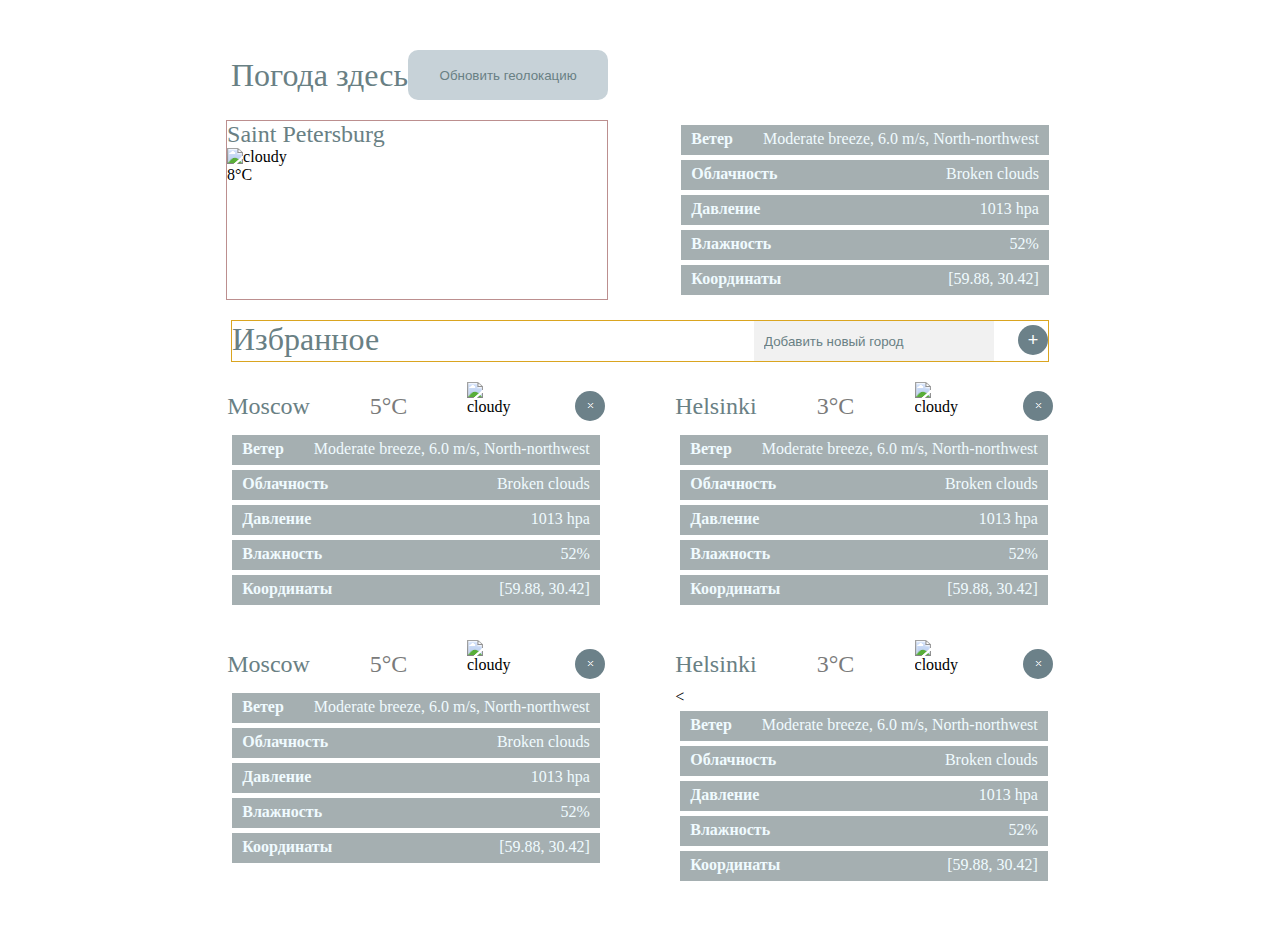
==== index.html @ 979ff686 "fix typical issues" ====
<!DOCTYPE html>
<html lang="en">
<head>
    <meta charset="UTF-8">
    <title>Погода</title>
    <link rel="stylesheet" href="css/main.css" type="text/css">
</head>
<body>
<header>
    <h1>Погода здесь</h1>
    <button class="update-button">Обновить геолокацию</button>
</header>
<main>
    <div class="favorites-cities">
        <div class="current-city">
            <h2>Saint Petersburg</h2>
            <img src="images/icon-clouds.png" alt="cloudy">
            <p>8&degC</p>
        </div>
        <ul class="weather-data">
            <li><b>Ветер</b> Moderate breeze, 6.0 m/s, North-northwest</li>
            <li><b>Облачность</b> Broken clouds</li>
            <li><b>Давление</b> 1013 hpa</li>
            <li><b>Влажность</b> 52%</li>
            <li><b>Координаты</b> [59.88, 30.42]</li>
        </ul>
    </div>


    <div class="favorites-header">
        <h1>Избранное</h1>
        <div class="new-city">
            <input type="text" value="Добавить новый город">
            <button>+</button>
        </div>

    </div>

    <ul class="favorites-cities">
        <li>
            <div class="city">
                <h2>Moscow</h2>
                <p>5&degC</p>
                <img src="images/icon-clouds.png" width="48" height="48" alt="cloudy">
                <button>&#65794</button>
            </div>
            <ul class="weather-data">
                <li><b>Ветер</b> Moderate breeze, 6.0 m/s, North-northwest</li>
                <li><b>Облачность</b> Broken clouds</li>
                <li><b>Давление</b> 1013 hpa</li>
                <li><b>Влажность</b> 52%</li>
                <li><b>Координаты</b> [59.88, 30.42]</li>
            </ul>
        </li>
        <li>
            <div class="city">
                <h2>Helsinki</h2>
                <p>3&degC</p>
                <img src="images/icon-clouds.png" width="48" height="48" alt="cloudy">
                <button>&#65794</button>
            </div>
            <ul class="weather-data">
                <li><b>Ветер</b> Moderate breeze, 6.0 m/s, North-northwest</li>
                <li><b>Облачность</b> Broken clouds</li>
                <li><b>Давление</b> 1013 hpa</li>
                <li><b>Влажность</b> 52%</li>
                <li><b>Координаты</b> [59.88, 30.42]</li>
            </ul>
        </li>
        <li>
            <div class="city">
                <h2>Moscow</h2>
                <p>5&degC</p>
                <img src="images/icon-clouds.png" width="48" height="48" alt="cloudy">
                <button>&#65794</button>
            </div>
            <ul class="weather-data">
                <li><b>Ветер</b> Moderate breeze, 6.0 m/s, North-northwest</li>
                <li><b>Облачность</b> Broken clouds</li>
                <li><b>Давление</b> 1013 hpa</li>
                <li><b>Влажность</b> 52%</li>
                <li><b>Координаты</b> [59.88, 30.42]</li>
            </ul>
        </li>
        <li>
            <div class="city">
                <h2>Helsinki</h2>
                <p>3&degC</p>
                <img src="images/icon-clouds.png" width="48" height="48" alt="cloudy">
                <button>&#65794</button>
            </div>
            <<ul class="weather-data">
            <li><b>Ветер</b> Moderate breeze, 6.0 m/s, North-northwest</li>
            <li><b>Облачность</b> Broken clouds</li>
            <li><b>Давление</b> 1013 hpa</li>
            <li><b>Влажность</b> 52%</li>
            <li><b>Координаты</b> [59.88, 30.42]</li>
        </ul>
        </li>
    </ul>

<!--    <div class="favorites-cities">-->
<!--        <div class="city-weather">-->
<!--            <div class="city">-->
<!--                <h2>Moscow</h2>-->
<!--                <p>5&degC</p>-->
<!--                <img src="images/icon-clouds.png" width="48" height="48" alt="cloudy">-->
<!--                <button>&#65794</button>-->
<!--            </div>-->
<!--            <div class="weather-data">-->
<!--                <p><span class="bold">Ветер</span> Moderate breeze, 6.0 m/s, North-northwest-->
<!--                </p>-->
<!--                <p><span class="bold">Облачность</span> Broken clouds</p>-->
<!--                <p><span class="bold">Давление</span> 1013 hpa</p>-->
<!--                <p><span class="bold">Влажность</span> 52%</p>-->
<!--                <p><span class="bold">Координаты</span> [59.88, 30.42]</p>-->
<!--            </div>-->
<!--        </div>-->

<!--        <div class="city-weather">-->
<!--            <div class="city">-->
<!--                <h2>Helsinki</h2>-->
<!--                <p>3&degC</p>-->
<!--                <img src="images/icon-clouds.png" width="48" height="48" alt="cloudy">-->
<!--                <button>&#65794</button>-->
<!--            </div>-->
<!--            <div class="weather-data">-->
<!--                <p><span class="bold">Ветер</span> Moderate breeze, 6.0 m/s, North-northwest-->
<!--                </p>-->
<!--                <p><span class="bold">Облачность</span> Broken clouds</p>-->
<!--                <p><span class="bold">Давление</span> 1013 hpa</p>-->
<!--                <p><span class="bold">Влажность</span> 52%</p>-->
<!--                <p><span class="bold">Координаты</span> [59.88, 30.42]</p>-->
<!--            </div>-->
<!--        </div>-->

<!--        <div class="city-weather">-->
<!--            <div class="city">-->
<!--                <h2>Moscow</h2>-->
<!--                <p>5&degC</p>-->
<!--                <img src="images/icon-clouds.png" width="48" height="48" alt="cloudy">-->
<!--                <button>&#65794</button>-->
<!--            </div>-->
<!--            <div class="weather-data">-->
<!--                <p><span class="bold">Ветер</span> Moderate breeze, 6.0 m/s, North-northwest-->
<!--                </p>-->
<!--                <p><span class="bold">Облачность</span> Broken clouds</p>-->
<!--                <p><span class="bold">Давление</span> 1013 hpa</p>-->
<!--                <p><span class="bold">Влажность</span> 52%</p>-->
<!--                <p><span class="bold">Координаты</span> [59.88, 30.42]</p>-->
<!--            </div>-->
<!--        </div>-->

<!--        <div class="city-weather">-->
<!--            <div class="city">-->
<!--                <h2>Helsinki</h2>-->
<!--                <p>3&degC</p>-->
<!--                <img src="images/icon-clouds.png" width="48" height="48" alt="cloudy">-->
<!--                <button>&#65794</button>-->
<!--            </div>-->
<!--            <div class="weather-data">-->
<!--                <p><span class="bold">Ветер</span> Moderate breeze, 6.0 m/s, North-northwest-->
<!--                </p>-->
<!--                <p><span class="bold">Облачность</span> Broken clouds</p>-->
<!--                <p><span class="bold">Давление</span> 1013 hpa</p>-->
<!--                <p><span class="bold">Влажность</span> 52%</p>-->
<!--                <p><span class="bold">Координаты</span> [59.88, 30.42]</p>-->
<!--            </div>-->
<!--        </div>-->
<!--    </div>-->


</main>

<footer>

</footer>
</body>
</html>
---- css/main.css ----
body, html{
    width: 100%;
    height: auto;
    font-family: "Times New Roman", serif;
    margin-left: auto;
    margin-right: auto;
}

body {
    width: 70%;
    padding: 30px;

    /*border: 1px solid coral;*/
}

* {
    margin: 0;
    padding: 0;
    outline: none;
}

header {
    display: flex;
    /*flex-direction: row;*/
    justify-content: normal;
    align-items: center;
    margin: 20px 39px 20px 39px;
    /*border: 1px solid brown;*/
}

h1 {
    color: #698084;
    /*display: inline-block;*/
    font-weight: normal;
}

.update-button {
    display: inline-block;
    background-color: #C7D2D8;
    color: #698084;
    border: none;
    border-radius: 10px;
    width: 200px;
    height: 50px;
    text-decoration: none;
    position: relative;
}

.update-button:hover {
    background-color: #A5AFB1;
    cursor: pointer;
}

main h2 {
    color: #698084;
    font-weight: inherit;
}

.weather-data li{
    list-style-type: none;
    font-weight: lighter;
    color: #F0FBFF;
    background-color: #A5AFB1;
    height: 20px;
    margin: 5px;
    padding: 5px 10px 5px 10px;
    vertical-align: center;
    text-align: right;
    /*border: 1px solid blueviolet;*/
}

.weather-data .bold {
    font-weight: bold;
    float: left;
    margin-right: 30px;
}

.weather-data b {
    font-weight: bold;
    float: left;
    margin-right: 30px;
}

.current-city {
    width: 380px;

    border: 1px solid rosybrown;
}

.favorites-header {
    display: flex;
    flex-wrap: wrap;
    justify-content: space-between;
    margin: 20px 39px 20px 39px;

    border: 1px solid goldenrod;
}

.new-city {
    /*border: 1px solid cornflowerblue;*/
}

.favorites-header input {
    padding: 10px;
    color: #698084;
    width: 220px;
    height: 20px;
    border: none;
    background-color: #F1F1F1;
    margin-right: 20px;
}

.favorites-header button{
    color: white;
    font-size: 18px;
    text-align: center;
    vertical-align: center;
    width: 30px;
    height: 30px;
    background-color: #6C8189;
    border-radius: 100%;
    border: none;
}

.favorites-header button:hover {
    background-color: #A5AFB1;
    cursor: pointer;
}

.city {
    display: flex;
    justify-content: space-between;
    align-items: center;

    /*border: 1px solid cornflowerblue;*/
}

.city p {
    color: #7A7A7A;
    font-size: 24px;
}

.city button {
    color: white;
    font-size: 16px;
    text-align: center;
    vertical-align: center;
    width: 30px;
    height: 30px;
    background-color: #6C8189;
    border-radius: 100%;
    border: none;
}

.city button:hover {
    background-color: #A5AFB1;
    cursor: pointer;
}

.favorites-cities > li {
    list-style-type: none;
    margin-bottom: 30px;
    /*border: 1px solid red;*/
}

.favorites-cities {
    display: flex;
    flex-wrap: wrap;
    justify-content: space-around;
    align-content: space-around;
}
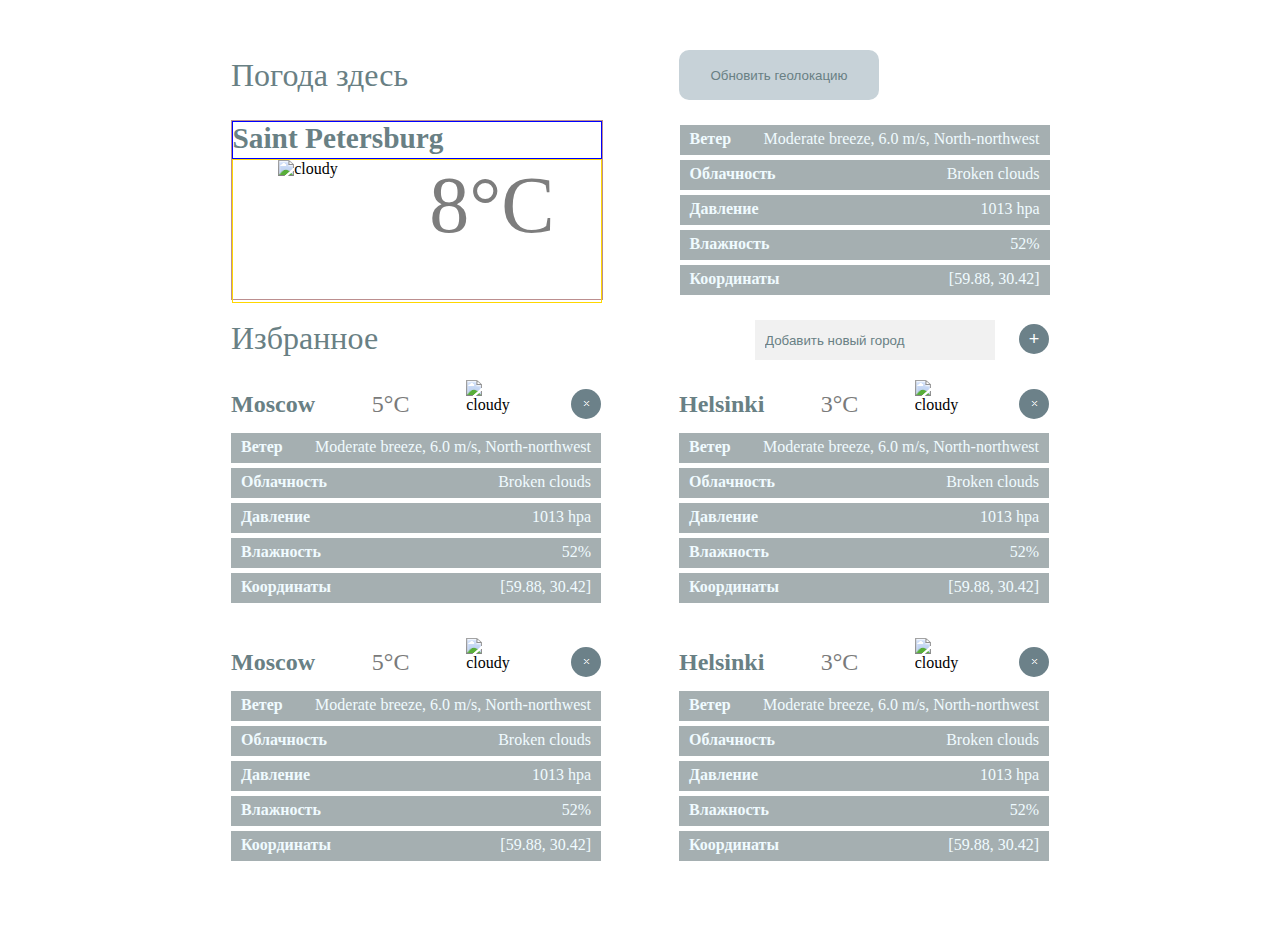
==== commit 4b7aad5b: "fix align" ====
--- a/index.html
+++ b/index.html
@@ -8,14 +8,16 @@
 <body>
 <header>
     <h1>Погода здесь</h1>
-    <button class="update-button">Обновить геолокацию</button>
+    <div class="update"><button class="update-button">Обновить геолокацию</button></div>
 </header>
 <main>
     <div class="favorites-cities">
         <div class="current-city">
             <h2>Saint Petersburg</h2>
-            <img src="images/icon-clouds.png" alt="cloudy">
-            <p>8&degC</p>
+            <ul>
+                <li><img src="images/icon-clouds.png" alt="cloudy"></li>
+                <li><span class="current-temp">8&degC</span></li>
+            </ul>
         </div>
         <ul class="weather-data">
             <li><b>Ветер</b> Moderate breeze, 6.0 m/s, North-northwest</li>
@@ -39,7 +41,7 @@
     <ul class="favorites-cities">
         <li>
             <div class="city">
-                <h2>Moscow</h2>
+                <h3>Moscow</h3>
                 <p>5&degC</p>
                 <img src="images/icon-clouds.png" width="48" height="48" alt="cloudy">
                 <button>&#65794</button>
@@ -54,7 +56,7 @@
         </li>
         <li>
             <div class="city">
-                <h2>Helsinki</h2>
+                <h3>Helsinki</h3>
                 <p>3&degC</p>
                 <img src="images/icon-clouds.png" width="48" height="48" alt="cloudy">
                 <button>&#65794</button>
@@ -69,7 +71,7 @@
         </li>
         <li>
             <div class="city">
-                <h2>Moscow</h2>
+                <h3>Moscow</h3>
                 <p>5&degC</p>
                 <img src="images/icon-clouds.png" width="48" height="48" alt="cloudy">
                 <button>&#65794</button>
@@ -84,12 +86,12 @@
         </li>
         <li>
             <div class="city">
-                <h2>Helsinki</h2>
+                <h3>Helsinki</h3>
                 <p>3&degC</p>
                 <img src="images/icon-clouds.png" width="48" height="48" alt="cloudy">
                 <button>&#65794</button>
             </div>
-            <<ul class="weather-data">
+            <ul class="weather-data">
             <li><b>Ветер</b> Moderate breeze, 6.0 m/s, North-northwest</li>
             <li><b>Облачность</b> Broken clouds</li>
             <li><b>Давление</b> 1013 hpa</li>
--- a/css/main.css
+++ b/css/main.css
@@ -21,10 +21,12 @@
 
 header {
     display: flex;
+    flex-wrap: wrap;
     /*flex-direction: row;*/
-    justify-content: normal;
+    justify-content: space-around;
     align-items: center;
-    margin: 20px 39px 20px 39px;
+    margin: 20px 0 20px 0;
+
     /*border: 1px solid brown;*/
 }
 
@@ -32,6 +34,24 @@
     color: #698084;
     /*display: inline-block;*/
     font-weight: normal;
+
+    /*border: 1px solid burlywood;*/
+    width: 370px;
+    margin: 0 10px 0 10px;
+}
+
+
+
+h3 {
+    color: #698084;
+    font-weight: 600;
+    font-size: 18pt;
+}
+
+.update {
+    /*border: 1px solid rosybrown;*/
+    width: 370px;
+    margin: 0 10px 0 10px;
 }
 
 .update-button {
@@ -51,9 +71,10 @@
     cursor: pointer;
 }
 
-main h2 {
-    color: #698084;
-    font-weight: inherit;
+.weather-data {
+    width: 370px;
+
+    /*border: 1px solid olivedrab;*/
 }
 
 .weather-data li{
@@ -62,11 +83,10 @@
     color: #F0FBFF;
     background-color: #A5AFB1;
     height: 20px;
-    margin: 5px;
+    margin: 5px 0 5px 0;
     padding: 5px 10px 5px 10px;
     vertical-align: center;
     text-align: right;
-    /*border: 1px solid blueviolet;*/
 }
 
 .weather-data .bold {
@@ -81,22 +101,20 @@
     margin-right: 30px;
 }
 
-.current-city {
-    width: 380px;
-
-    border: 1px solid rosybrown;
-}
-
 .favorites-header {
     display: flex;
     flex-wrap: wrap;
-    justify-content: space-between;
-    margin: 20px 39px 20px 39px;
-
-    border: 1px solid goldenrod;
+    justify-content: space-around;
+    margin: 20px 0 20px 0;
+
+    /*border: 1px solid goldenrod;*/
 }
 
 .new-city {
+    text-align: right;
+    width: 370px;
+    margin: 0 10px 0 10px;
+
     /*border: 1px solid cornflowerblue;*/
 }
 
@@ -159,7 +177,9 @@
 
 .favorites-cities > li {
     list-style-type: none;
-    margin-bottom: 30px;
+    margin: 0 10px 30px 10px;
+    width: 370px;
+
     /*border: 1px solid red;*/
 }
 
@@ -168,5 +188,45 @@
     flex-wrap: wrap;
     justify-content: space-around;
     align-content: space-around;
-}
-
+
+    /*border: 1px solid brown;*/
+}
+
+.current-city {
+    width: 370px;
+    margin: 0 10px 0 10px;
+
+    border: 1px solid rosybrown;
+}
+
+h2 {
+    color: #698084;
+    font-weight: 600;
+    font-size: 22pt;
+    height: 20%;
+
+    border: 1px solid blue;
+}
+
+.current-city ul{
+    display: flex;
+    height: 80%;
+    list-style-type: none;
+    justify-content: space-around;
+
+    border: 1px solid gold;
+}
+
+.current-city img {
+    align-self: flex-end;
+}
+
+.current-temp {
+    align-self: flex-end;
+    font-size: 60pt;
+    color: #7D7D7D;
+}
+
+.current-city + .weather-data {
+    margin: 0 10px 0 10px;
+}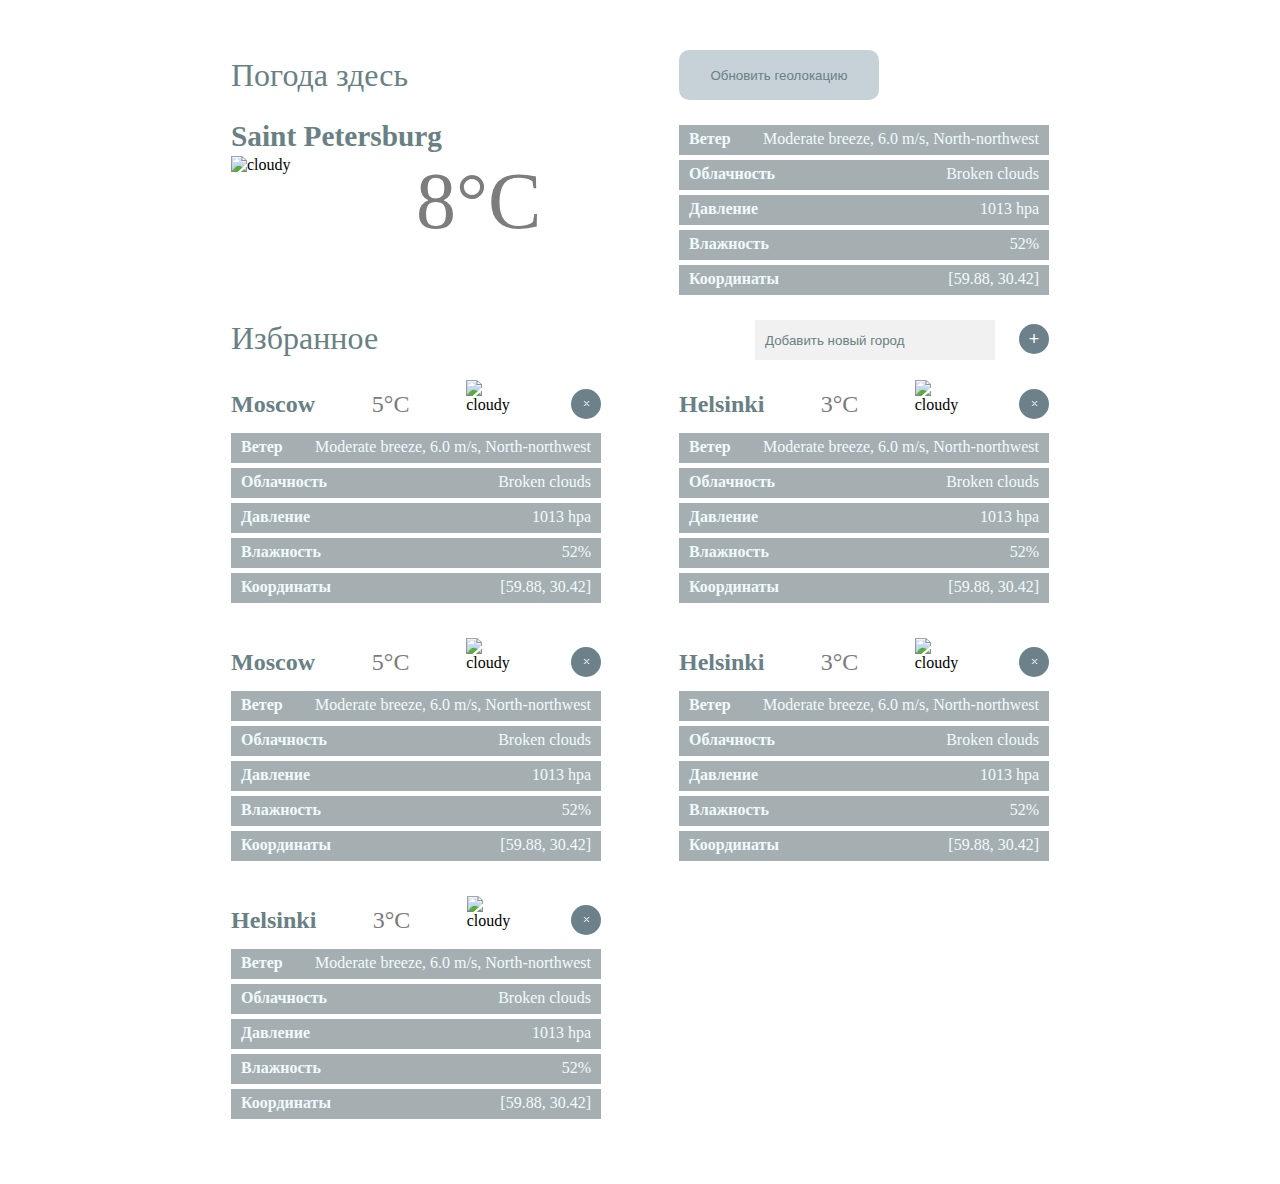
==== commit 655defbd: "Merge pull request #4 from Emidiant/master" ====
--- a/index.html
+++ b/index.html
@@ -11,22 +11,24 @@
     <div class="update"><button class="update-button">Обновить геолокацию</button></div>
 </header>
 <main>
-    <div class="favorites-cities">
-        <div class="current-city">
+    <ul class="current-city-data">
+        <li class="current-city">
             <h2>Saint Petersburg</h2>
             <ul>
                 <li><img src="images/icon-clouds.png" alt="cloudy"></li>
                 <li><span class="current-temp">8&degC</span></li>
             </ul>
-        </div>
-        <ul class="weather-data">
-            <li><b>Ветер</b> Moderate breeze, 6.0 m/s, North-northwest</li>
-            <li><b>Облачность</b> Broken clouds</li>
-            <li><b>Давление</b> 1013 hpa</li>
-            <li><b>Влажность</b> 52%</li>
-            <li><b>Координаты</b> [59.88, 30.42]</li>
-        </ul>
-    </div>
+        </li>
+        <li class="current-city-li">
+            <ul class="current-weather-data">
+                <li><b>Ветер</b> Moderate breeze, 6.0 m/s, North-northwest</li>
+                <li><b>Облачность</b> Broken clouds</li>
+                <li><b>Давление</b> 1013 hpa</li>
+                <li><b>Влажность</b> 52%</li>
+                <li><b>Координаты</b> [59.88, 30.42]</li>
+            </ul>
+        </li>
+    </ul>
 
 
     <div class="favorites-header">
@@ -99,79 +101,23 @@
             <li><b>Координаты</b> [59.88, 30.42]</li>
         </ul>
         </li>
+        <li>
+            <div class="city">
+                <h3>Helsinki</h3>
+                <p>3&degC</p>
+                <img src="images/icon-clouds.png" width="48" height="48" alt="cloudy">
+                <button>&#65794</button>
+            </div>
+            <ul class="weather-data">
+                <li><b>Ветер</b> Moderate breeze, 6.0 m/s, North-northwest</li>
+                <li><b>Облачность</b> Broken clouds</li>
+                <li><b>Давление</b> 1013 hpa</li>
+                <li><b>Влажность</b> 52%</li>
+                <li><b>Координаты</b> [59.88, 30.42]</li>
+            </ul>
+        </li>
+        <li></li>
     </ul>
-
-<!--    <div class="favorites-cities">-->
-<!--        <div class="city-weather">-->
-<!--            <div class="city">-->
-<!--                <h2>Moscow</h2>-->
-<!--                <p>5&degC</p>-->
-<!--                <img src="images/icon-clouds.png" width="48" height="48" alt="cloudy">-->
-<!--                <button>&#65794</button>-->
-<!--            </div>-->
-<!--            <div class="weather-data">-->
-<!--                <p><span class="bold">Ветер</span> Moderate breeze, 6.0 m/s, North-northwest-->
-<!--                </p>-->
-<!--                <p><span class="bold">Облачность</span> Broken clouds</p>-->
-<!--                <p><span class="bold">Давление</span> 1013 hpa</p>-->
-<!--                <p><span class="bold">Влажность</span> 52%</p>-->
-<!--                <p><span class="bold">Координаты</span> [59.88, 30.42]</p>-->
-<!--            </div>-->
-<!--        </div>-->
-
-<!--        <div class="city-weather">-->
-<!--            <div class="city">-->
-<!--                <h2>Helsinki</h2>-->
-<!--                <p>3&degC</p>-->
-<!--                <img src="images/icon-clouds.png" width="48" height="48" alt="cloudy">-->
-<!--                <button>&#65794</button>-->
-<!--            </div>-->
-<!--            <div class="weather-data">-->
-<!--                <p><span class="bold">Ветер</span> Moderate breeze, 6.0 m/s, North-northwest-->
-<!--                </p>-->
-<!--                <p><span class="bold">Облачность</span> Broken clouds</p>-->
-<!--                <p><span class="bold">Давление</span> 1013 hpa</p>-->
-<!--                <p><span class="bold">Влажность</span> 52%</p>-->
-<!--                <p><span class="bold">Координаты</span> [59.88, 30.42]</p>-->
-<!--            </div>-->
-<!--        </div>-->
-
-<!--        <div class="city-weather">-->
-<!--            <div class="city">-->
-<!--                <h2>Moscow</h2>-->
-<!--                <p>5&degC</p>-->
-<!--                <img src="images/icon-clouds.png" width="48" height="48" alt="cloudy">-->
-<!--                <button>&#65794</button>-->
-<!--            </div>-->
-<!--            <div class="weather-data">-->
-<!--                <p><span class="bold">Ветер</span> Moderate breeze, 6.0 m/s, North-northwest-->
-<!--                </p>-->
-<!--                <p><span class="bold">Облачность</span> Broken clouds</p>-->
-<!--                <p><span class="bold">Давление</span> 1013 hpa</p>-->
-<!--                <p><span class="bold">Влажность</span> 52%</p>-->
-<!--                <p><span class="bold">Координаты</span> [59.88, 30.42]</p>-->
-<!--            </div>-->
-<!--        </div>-->
-
-<!--        <div class="city-weather">-->
-<!--            <div class="city">-->
-<!--                <h2>Helsinki</h2>-->
-<!--                <p>3&degC</p>-->
-<!--                <img src="images/icon-clouds.png" width="48" height="48" alt="cloudy">-->
-<!--                <button>&#65794</button>-->
-<!--            </div>-->
-<!--            <div class="weather-data">-->
-<!--                <p><span class="bold">Ветер</span> Moderate breeze, 6.0 m/s, North-northwest-->
-<!--                </p>-->
-<!--                <p><span class="bold">Облачность</span> Broken clouds</p>-->
-<!--                <p><span class="bold">Давление</span> 1013 hpa</p>-->
-<!--                <p><span class="bold">Влажность</span> 52%</p>-->
-<!--                <p><span class="bold">Координаты</span> [59.88, 30.42]</p>-->
-<!--            </div>-->
-<!--        </div>-->
-<!--    </div>-->
-
-
 </main>
 
 <footer>
--- a/css/main.css
+++ b/css/main.css
@@ -40,8 +40,6 @@
     margin: 0 10px 0 10px;
 }
 
-
-
 h3 {
     color: #698084;
     font-weight: 600;
@@ -71,11 +69,7 @@
     cursor: pointer;
 }
 
-.weather-data {
-    width: 370px;
-
-    /*border: 1px solid olivedrab;*/
-}
+
 
 .weather-data li{
     list-style-type: none;
@@ -87,12 +81,6 @@
     padding: 5px 10px 5px 10px;
     vertical-align: center;
     text-align: right;
-}
-
-.weather-data .bold {
-    font-weight: bold;
-    float: left;
-    margin-right: 30px;
 }
 
 .weather-data b {
@@ -192,11 +180,22 @@
     /*border: 1px solid brown;*/
 }
 
+.current-city-data {
+    list-style-type: none;
+    display: flex;
+    flex-wrap: wrap;
+    justify-content: space-around;
+    align-content: space-around;
+}
+
+.current-city-data li {
+    width: 370px;
+}
+
 .current-city {
-    width: 370px;
-    margin: 0 10px 0 10px;
-
-    border: 1px solid rosybrown;
+    margin: 0 10px 0 10px;
+
+    /*border: 1px darkblue;*/
 }
 
 h2 {
@@ -205,7 +204,7 @@
     font-size: 22pt;
     height: 20%;
 
-    border: 1px solid blue;
+    /*border: 1px solid blue;*/
 }
 
 .current-city ul{
@@ -214,7 +213,7 @@
     list-style-type: none;
     justify-content: space-around;
 
-    border: 1px solid gold;
+    /*border: 1px solid gold;*/
 }
 
 .current-city img {
@@ -227,6 +226,41 @@
     color: #7D7D7D;
 }
 
-.current-city + .weather-data {
-    margin: 0 10px 0 10px;
-}+.current-weather-data{
+    width: 370px;
+
+
+    /*border: 1px solid dodgerblue;*/
+}
+
+.current-weather-data li{
+    width: 350px;
+    list-style-type: none;
+    font-weight: lighter;
+    color: #F0FBFF;
+    background-color: #A5AFB1;
+    height: 20px;
+    margin: 5px 0 5px 0;
+    padding: 5px 10px 5px 10px;
+    vertical-align: center;
+    text-align: right;
+}
+
+.current-weather-data b {
+    font-weight: bold;
+    float: left;
+    margin-right: 30px;
+}
+
+.weather-data {
+    width: 370px;
+    /*border: 1px solid olivedrab;*/
+}
+
+.current-city-li {
+    margin: 0 10px 0 10px;
+}
+
+/*.favorites-cities li:last-child{*/
+/*    justify-content: space-evenly;*/
+/*}*/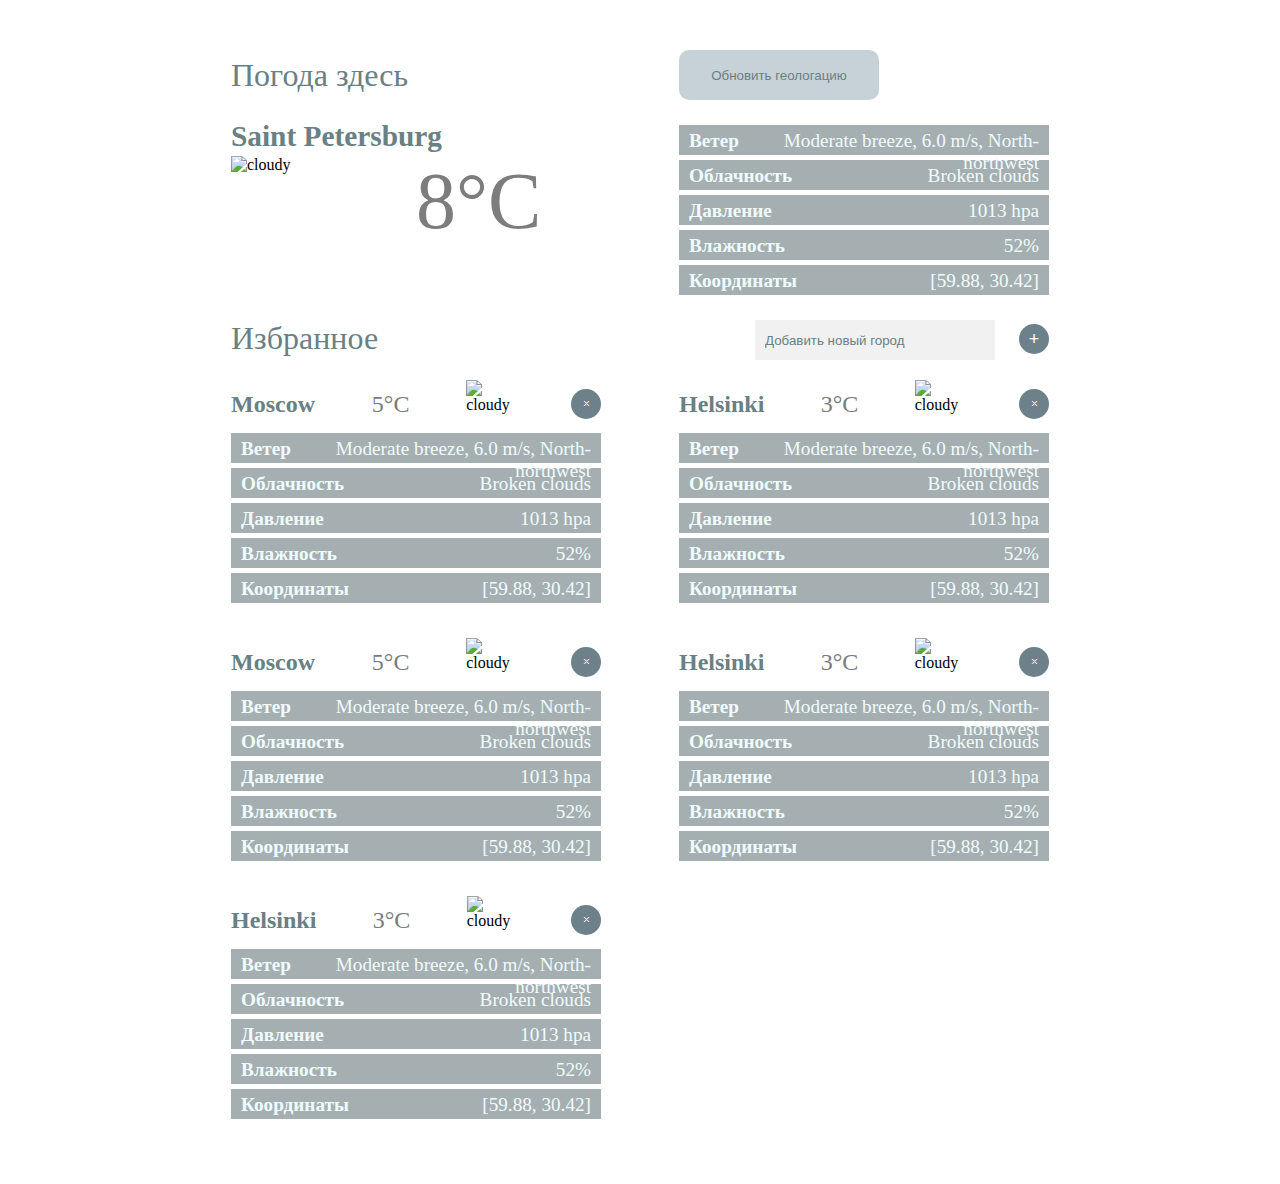
==== commit a3c6a601: "Merge pull request #6 from Emidiant/master" ====
--- a/index.html
+++ b/index.html
@@ -4,11 +4,13 @@
     <meta charset="UTF-8">
     <title>Погода</title>
     <link rel="stylesheet" href="css/main.css" type="text/css">
+    <link href="css/media-queries.css" rel="stylesheet" type="text/css">
+    <link rel="stylesheet" href="https://cdnjs.cloudflare.com/ajax/libs/font-awesome/4.7.0/css/font-awesome.min.css">
 </head>
 <body>
 <header>
     <h1>Погода здесь</h1>
-    <div class="update"><button class="update-button">Обновить геолокацию</button></div>
+    <div class="update"><button class="update-button"><span>Обновить геологацию</span></button></div>
 </header>
 <main>
     <ul class="current-city-data">
@@ -31,6 +33,7 @@
     </ul>
 
 
+
     <div class="favorites-header">
         <h1>Избранное</h1>
         <div class="new-city">
@@ -40,7 +43,7 @@
 
     </div>
 
-    <ul class="favorites-cities">
+    <ul class="favorites-cities" id="favorites">
         <li>
             <div class="city">
                 <h3>Moscow</h3>
@@ -116,8 +119,23 @@
                 <li><b>Координаты</b> [59.88, 30.42]</li>
             </ul>
         </li>
-        <li></li>
     </ul>
+
+    <script>
+        let ul = document.getElementById('favorites');
+        function getRowsCount() {
+            let count = ul.getElementsByTagName('li').length;
+            return count/6;
+        }
+        function liAppend(){
+            let li = document.createElement("li");
+            if (getRowsCount() % 2 != 0){
+                li.appendChild(document.createTextNode(""));
+                ul.appendChild(li);
+            }
+        }
+        liAppend()
+    </script>
 </main>
 
 <footer>
--- a/css/media-queries.css
+++ b/css/media-queries.css
@@ -0,0 +1,143 @@
+
+@media only screen and (min-width : 1160px) {
+    .current-weather-data li {
+        font-size: 1.2rem;
+    }
+    .weather-data li {
+        font-size: 1.2rem;
+    }
+}
+@media only screen and (max-width : 1160px) {
+    html, body{
+        width: 95%;
+        padding: 0;
+        margin-left: auto;
+        margin-right: auto;
+        /*width: 90%;*/
+
+        font-size: 30pt;
+    }
+
+
+    h1 {
+        width: 100%;
+    }
+
+    .update {
+        width: 100%;
+    }
+
+    .new-city {
+        width: 100%;
+        text-align: left;
+    }
+
+    .favorites-cities > li {
+        width: 100%;
+    }
+
+    .current-city-data li {
+        width: 100%;
+    }
+    .current-weather-data{
+        width: 100%;
+    }
+    .current-weather-data li {
+        font-size: 0.5rem;
+        width: 100%;
+        height: 70px;
+        margin-bottom: 20px;
+    }
+    .current-weather-data li b{
+        font-size: 1rem;
+        vertical-align: middle;
+    }
+
+    .weather-data li{
+        font-size: 0.5rem;
+        height: 70px;
+        margin-bottom: 20px;
+        vertical-align: middle;
+    }
+    .weather-data li b{
+        font-size: 1rem;
+        vertical-align: middle;
+    }
+
+    .weather-data {
+        width: 100%;
+    }
+
+    .city button,.favorites-header button {
+        width: 80px;
+        height: 80px;
+    }
+    .favorites-header input {
+        width: 85%;
+        height: 80px;
+    }
+
+    .current-city-data {
+        flex-direction: column;
+    }
+
+    .favorites-cities {
+        flex-direction: column;
+    }
+
+    .favorites-header h1{
+        margin-bottom: 10px;
+    }
+
+    .favorites-header {
+        flex-direction: column;
+        align-content: space-around;
+    }
+
+    header {
+        flex-wrap: nowrap;
+    }
+
+    .update {
+        width: 20%;
+        height: 100px;
+    }
+    .update-button{
+        width: 100px;
+        height: 100px;
+    }
+
+    .update-button i {
+        width: 100px;
+        height: 100px;
+    }
+
+    header h1 {
+        width: 80%;
+    }
+
+    .update-button span {
+        display: none;
+    }
+
+
+    .update-button {
+        background-image: url("../images/100.png");
+        padding-left : 32px;
+        padding-top : 10px;
+        padding-bottom : 10px;
+        background-repeat : no-repeat;
+        width: 100px;
+        height: 100px;
+    }
+
+    .current-city img {
+        width: 6rem;
+        height: 6rem;
+    }
+
+    .city img {
+        width: 3rem;
+        height: 3rem;
+    }
+}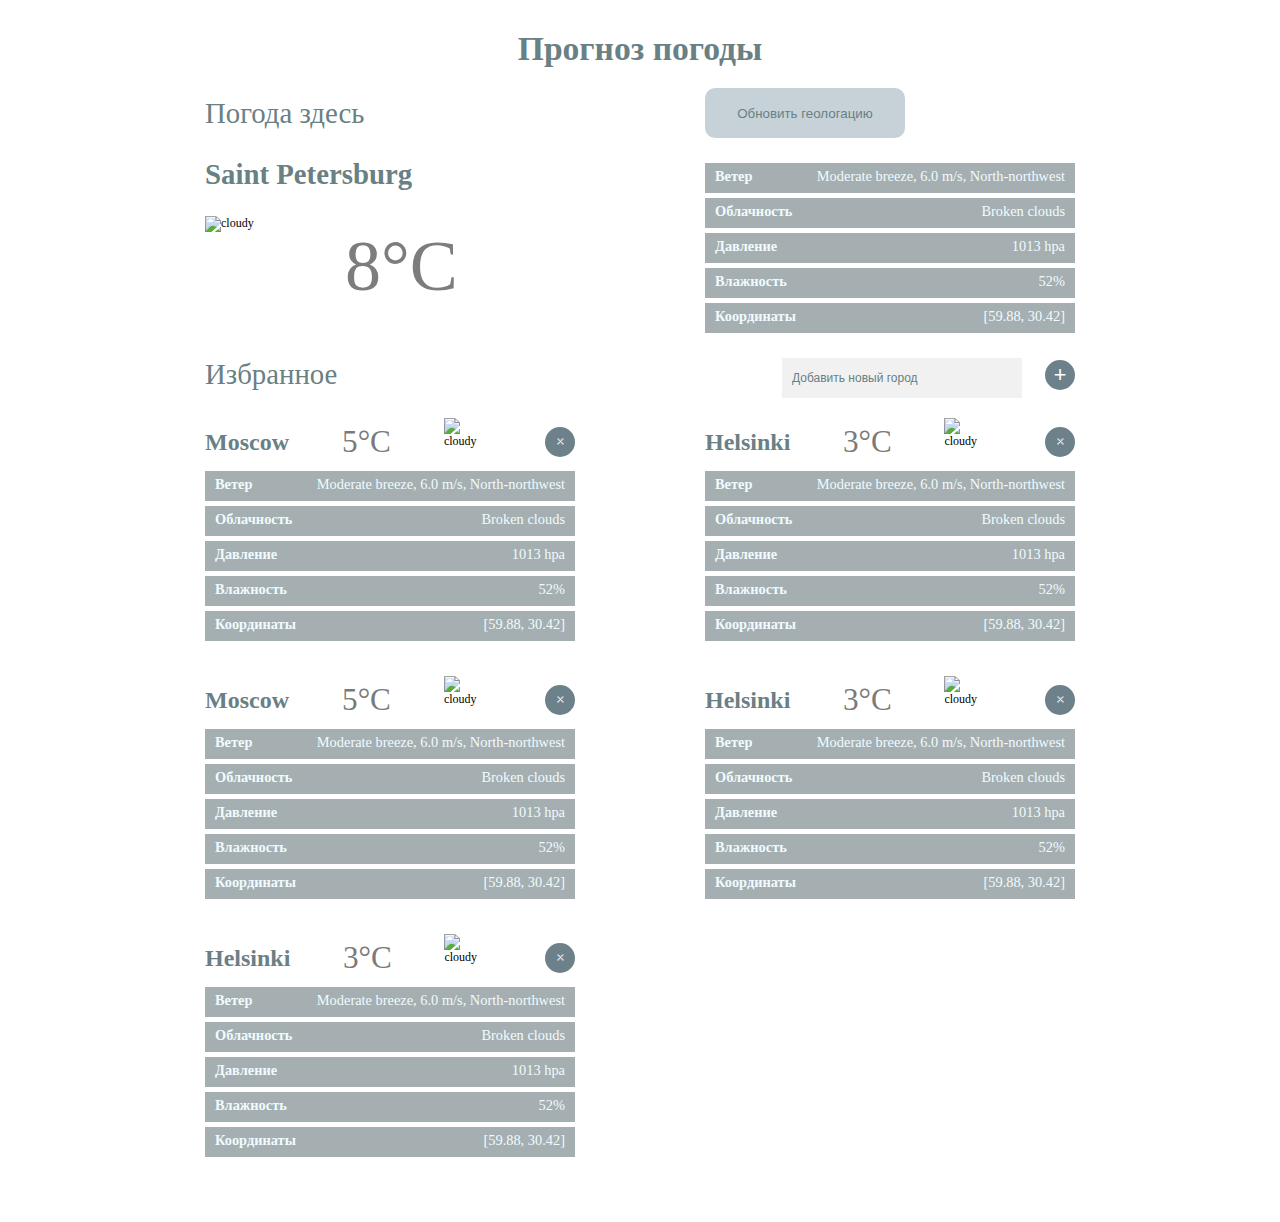
==== commit 3276c55a: "Merge pull request #7 from Emidiant/master" ====
--- a/index.html
+++ b/index.html
@@ -9,19 +9,23 @@
 </head>
 <body>
 <header>
-    <h1>Погода здесь</h1>
-    <div class="update"><button class="update-button"><span>Обновить геологацию</span></button></div>
+    <h1>Прогноз погоды</h1>
+    <div>
+        <h2>Погода здесь</h2>
+        <div class="update"><button class="update-button"><span>Обновить геологацию</span></button></div>
+    </div>
+
 </header>
 <main>
-    <ul class="current-city-data">
-        <li class="current-city">
-            <h2>Saint Petersburg</h2>
-            <ul>
-                <li><img src="images/icon-clouds.png" alt="cloudy"></li>
-                <li><span class="current-temp">8&degC</span></li>
-            </ul>
-        </li>
-        <li class="current-city-li">
+    <div class="current-city-data">
+        <div class="current-city">
+            <h3 class="current-city-h3">Saint Petersburg</h3>
+            <div>
+                <img src="images/icon-clouds.png" alt="cloudy">
+                <span class="current-temp">8&degC</span>
+            </div>
+        </div>
+        <div class="current-city-li">
             <ul class="current-weather-data">
                 <li><b>Ветер</b> Moderate breeze, 6.0 m/s, North-northwest</li>
                 <li><b>Облачность</b> Broken clouds</li>
@@ -29,13 +33,13 @@
                 <li><b>Влажность</b> 52%</li>
                 <li><b>Координаты</b> [59.88, 30.42]</li>
             </ul>
-        </li>
-    </ul>
+        </div>
+    </div>
 
 
 
     <div class="favorites-header">
-        <h1>Избранное</h1>
+        <h2>Избранное</h2>
         <div class="new-city">
             <input type="text" value="Добавить новый город">
             <button>+</button>
--- a/css/main.css
+++ b/css/main.css
@@ -4,12 +4,13 @@
     font-family: "Times New Roman", serif;
     margin-left: auto;
     margin-right: auto;
+
+    font-size: 12px;
 }
 
 body {
-    width: 70%;
+    width: 1000px;
     padding: 30px;
-
     /*border: 1px solid coral;*/
 }
 
@@ -18,11 +19,18 @@
     padding: 0;
     outline: none;
 }
-
 header {
     display: flex;
-    flex-wrap: wrap;
-    /*flex-direction: row;*/
+    flex-direction: column;
+}
+header h1 {
+    width: 100%;
+    text-align: center;
+}
+header div{
+    display: flex;
+    flex-direction: row;
+    flex-wrap: wrap;
     justify-content: space-around;
     align-items: center;
     margin: 20px 0 20px 0;
@@ -30,26 +38,45 @@
     /*border: 1px solid brown;*/
 }
 
+main {
+    /*border: 1px solid dodgerblue;*/
+}
+
 h1 {
-    color: #698084;
-    /*display: inline-block;*/
+    font-size: 2.8rem;
+    color: #698084;
+    /*border: 1px solid burlywood;*/
+}
+
+h2 {
+    font-size: 2.4rem;
+    color: #698084;
     font-weight: normal;
-
+    width: 370px;
+    margin: 0 10px 0 10px;
+
+    /*border: 1px solid blue;*/
+}
+
+.current-city-h3{
+    color: #698084;
+    font-weight: 600;
+    font-size: 2.4rem;
+    height: 20%;
+}
+
+h3 {
+    color: #698084;
+    font-weight: 600;
+    font-size: 2rem;
+}
+
+.update {
+    width: 370px;
+    height: 50px;
+    margin: 0 10px 0 10px;
+    justify-content: flex-start;
     /*border: 1px solid burlywood;*/
-    width: 370px;
-    margin: 0 10px 0 10px;
-}
-
-h3 {
-    color: #698084;
-    font-weight: 600;
-    font-size: 18pt;
-}
-
-.update {
-    /*border: 1px solid rosybrown;*/
-    width: 370px;
-    margin: 0 10px 0 10px;
 }
 
 .update-button {
@@ -62,6 +89,7 @@
     height: 50px;
     text-decoration: none;
     position: relative;
+
 }
 
 .update-button:hover {
@@ -69,11 +97,10 @@
     cursor: pointer;
 }
 
-
-
 .weather-data li{
     list-style-type: none;
     font-weight: lighter;
+    font-size: 1.2rem;
     color: #F0FBFF;
     background-color: #A5AFB1;
     height: 20px;
@@ -84,6 +111,7 @@
 }
 
 .weather-data b {
+    font-size: 1.2rem;
     font-weight: bold;
     float: left;
     margin-right: 30px;
@@ -107,6 +135,7 @@
 }
 
 .favorites-header input {
+    font-size: 1rem;
     padding: 10px;
     color: #698084;
     width: 220px;
@@ -118,7 +147,7 @@
 
 .favorites-header button{
     color: white;
-    font-size: 18px;
+    font-size: 1.8rem;
     text-align: center;
     vertical-align: center;
     width: 30px;
@@ -143,12 +172,12 @@
 
 .city p {
     color: #7A7A7A;
-    font-size: 24px;
+    font-size: 2.6rem;
 }
 
 .city button {
     color: white;
-    font-size: 16px;
+    font-size: 1.6rem;
     text-align: center;
     vertical-align: center;
     width: 30px;
@@ -188,49 +217,47 @@
     align-content: space-around;
 }
 
-.current-city-data li {
-    width: 370px;
-}
-
 .current-city {
-    margin: 0 10px 0 10px;
-
+    width: 370px;
+    margin: 0 10px 0 10px;
     /*border: 1px darkblue;*/
 }
 
-h2 {
-    color: #698084;
-    font-weight: 600;
-    font-size: 22pt;
-    height: 20%;
+
+
+.current-city div{
+    display: flex;
+    height: 80%;
+    width: 80%;
+    list-style-type: none;
+    justify-content: flex-start;
+    align-items: center;
+    /*border: 1px solid gold;*/
+}
+
+.current-city img {
+    justify-content: center;
+    width: 100px;
+    height: 100px;
+    margin-right: 40px;
+
+    /*border: 1px solid red;*/
+}
+
+.current-city span {
+    align-self: center;
 
     /*border: 1px solid blue;*/
 }
 
-.current-city ul{
-    display: flex;
-    height: 80%;
-    list-style-type: none;
-    justify-content: space-around;
-
-    /*border: 1px solid gold;*/
-}
-
-.current-city img {
-    align-self: flex-end;
-}
-
 .current-temp {
-    align-self: flex-end;
-    font-size: 60pt;
+    align-self: center;
+    font-size: 6rem;
     color: #7D7D7D;
 }
 
 .current-weather-data{
     width: 370px;
-
-
-    /*border: 1px solid dodgerblue;*/
 }
 
 .current-weather-data li{
@@ -239,6 +266,7 @@
     font-weight: lighter;
     color: #F0FBFF;
     background-color: #A5AFB1;
+    font-size: 1.2rem;
     height: 20px;
     margin: 5px 0 5px 0;
     padding: 5px 10px 5px 10px;
@@ -249,6 +277,7 @@
 .current-weather-data b {
     font-weight: bold;
     float: left;
+    font-size: 1.2rem;
     margin-right: 30px;
 }
 
--- a/css/media-queries.css
+++ b/css/media-queries.css
@@ -18,12 +18,10 @@
         font-size: 30pt;
     }
 
-
     h1 {
-        width: 100%;
+        font-size: 2.7rem;
     }
-
-    .update {
+    h2 {
         width: 100%;
     }
 
@@ -36,14 +34,14 @@
         width: 100%;
     }
 
-    .current-city-data li {
+    .current-city-data div {
         width: 100%;
     }
     .current-weather-data{
         width: 100%;
     }
     .current-weather-data li {
-        font-size: 0.5rem;
+        font-size: 1rem;
         width: 100%;
         height: 70px;
         margin-bottom: 20px;
@@ -54,7 +52,7 @@
     }
 
     .weather-data li{
-        font-size: 0.5rem;
+        font-size: 0.8rem;
         height: 70px;
         margin-bottom: 20px;
         vertical-align: middle;
@@ -94,7 +92,7 @@
         align-content: space-around;
     }
 
-    header {
+    header div {
         flex-wrap: nowrap;
     }
 
@@ -140,4 +138,8 @@
         width: 3rem;
         height: 3rem;
     }
+
+    .current-city img {
+        margin-right: 5rem;
+    }
 }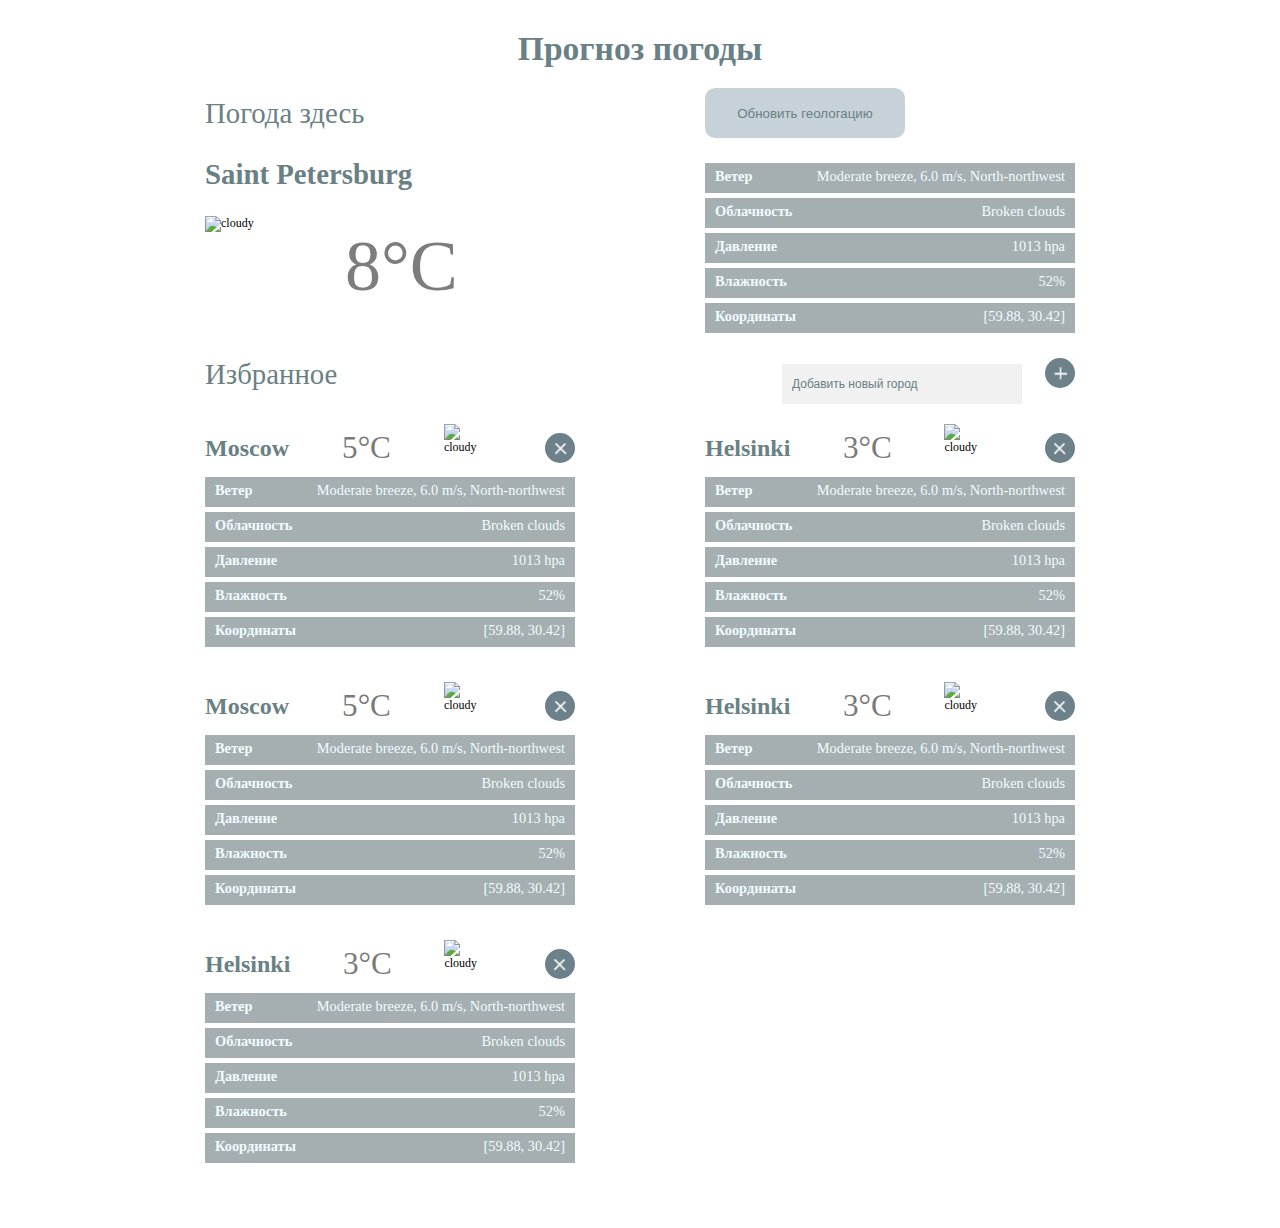
==== commit b06ad4b5: "Merge pull request #8 from Emidiant/master" ====
--- a/index.html
+++ b/index.html
@@ -42,7 +42,7 @@
         <h2>Избранное</h2>
         <div class="new-city">
             <input type="text" value="Добавить новый город">
-            <button>+</button>
+            <button></button>
         </div>
 
     </div>
@@ -53,7 +53,7 @@
                 <h3>Moscow</h3>
                 <p>5&degC</p>
                 <img src="images/icon-clouds.png" width="48" height="48" alt="cloudy">
-                <button>&#65794</button>
+                <button></button>
             </div>
             <ul class="weather-data">
                 <li><b>Ветер</b> Moderate breeze, 6.0 m/s, North-northwest</li>
@@ -68,7 +68,7 @@
                 <h3>Helsinki</h3>
                 <p>3&degC</p>
                 <img src="images/icon-clouds.png" width="48" height="48" alt="cloudy">
-                <button>&#65794</button>
+                <button></button>
             </div>
             <ul class="weather-data">
                 <li><b>Ветер</b> Moderate breeze, 6.0 m/s, North-northwest</li>
@@ -83,7 +83,7 @@
                 <h3>Moscow</h3>
                 <p>5&degC</p>
                 <img src="images/icon-clouds.png" width="48" height="48" alt="cloudy">
-                <button>&#65794</button>
+                <button></button>
             </div>
             <ul class="weather-data">
                 <li><b>Ветер</b> Moderate breeze, 6.0 m/s, North-northwest</li>
@@ -98,7 +98,7 @@
                 <h3>Helsinki</h3>
                 <p>3&degC</p>
                 <img src="images/icon-clouds.png" width="48" height="48" alt="cloudy">
-                <button>&#65794</button>
+                <button></button>
             </div>
             <ul class="weather-data">
             <li><b>Ветер</b> Moderate breeze, 6.0 m/s, North-northwest</li>
@@ -113,7 +113,7 @@
                 <h3>Helsinki</h3>
                 <p>3&degC</p>
                 <img src="images/icon-clouds.png" width="48" height="48" alt="cloudy">
-                <button>&#65794</button>
+                <button></button>
             </div>
             <ul class="weather-data">
                 <li><b>Ветер</b> Moderate breeze, 6.0 m/s, North-northwest</li>
--- a/css/main.css
+++ b/css/main.css
@@ -134,6 +134,7 @@
     /*border: 1px solid cornflowerblue;*/
 }
 
+
 .favorites-header input {
     font-size: 1rem;
     padding: 10px;
@@ -146,15 +147,15 @@
 }
 
 .favorites-header button{
-    color: white;
-    font-size: 1.8rem;
-    text-align: center;
-    vertical-align: center;
     width: 30px;
     height: 30px;
     background-color: #6C8189;
     border-radius: 100%;
     border: none;
+    background-position: center;
+    background-image: url("../images/plus.png");
+    background-size: 50% auto;
+    background-repeat : no-repeat;
 }
 
 .favorites-header button:hover {
@@ -176,15 +177,16 @@
 }
 
 .city button {
-    color: white;
-    font-size: 1.6rem;
-    text-align: center;
-    vertical-align: center;
     width: 30px;
     height: 30px;
     background-color: #6C8189;
     border-radius: 100%;
     border: none;
+
+    background-position: center;
+    background-image: url("../images/cross.png");
+    background-size: 50% auto;
+    background-repeat : no-repeat;
 }
 
 .city button:hover {
--- a/css/media-queries.css
+++ b/css/media-queries.css
@@ -15,11 +15,11 @@
         margin-right: auto;
         /*width: 90%;*/
 
-        font-size: 30pt;
+        font-size: 42px;
     }
 
     h1 {
-        font-size: 2.7rem;
+        font-size: 2.3rem;
     }
     h2 {
         width: 100%;
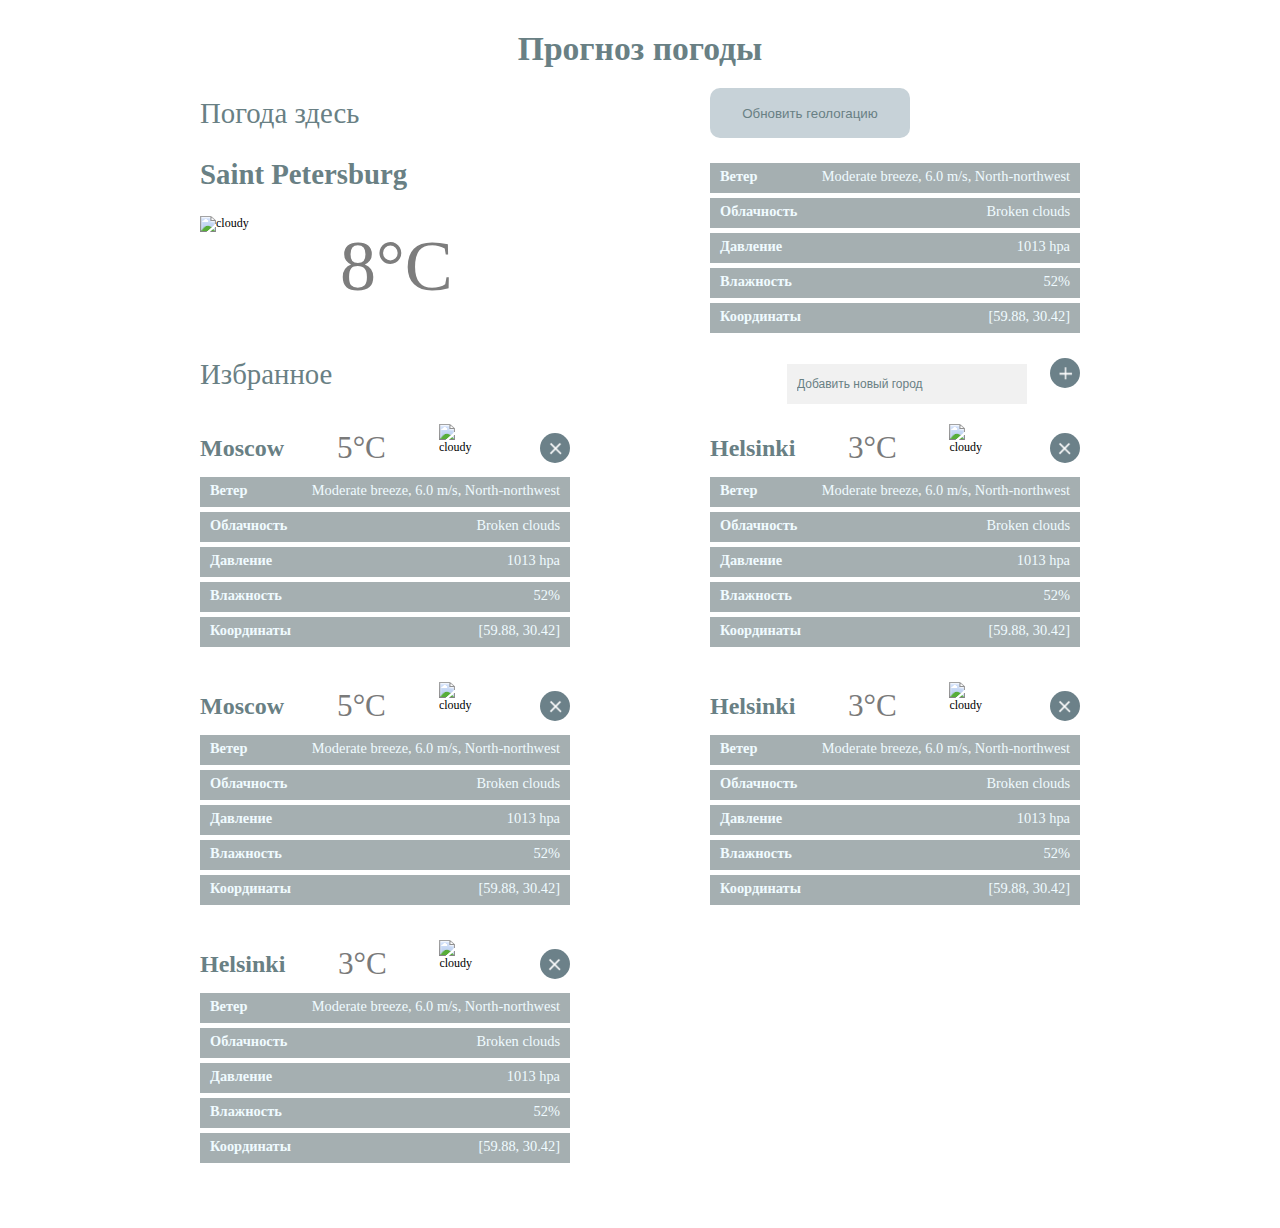
==== commit 23906bc8: "deleted js and changed space-between" ====
--- a/index.html
+++ b/index.html
@@ -124,22 +124,6 @@
             </ul>
         </li>
     </ul>
-
-    <script>
-        let ul = document.getElementById('favorites');
-        function getRowsCount() {
-            let count = ul.getElementsByTagName('li').length;
-            return count/6;
-        }
-        function liAppend(){
-            let li = document.createElement("li");
-            if (getRowsCount() % 2 != 0){
-                li.appendChild(document.createTextNode(""));
-                ul.appendChild(li);
-            }
-        }
-        liAppend()
-    </script>
 </main>
 
 <footer>
--- a/css/main.css
+++ b/css/main.css
@@ -9,7 +9,7 @@
 }
 
 body {
-    width: 1000px;
+    width: 900px;
     padding: 30px;
     /*border: 1px solid coral;*/
 }
@@ -31,7 +31,7 @@
     display: flex;
     flex-direction: row;
     flex-wrap: wrap;
-    justify-content: space-around;
+    justify-content: space-between;
     align-items: center;
     margin: 20px 0 20px 0;
 
@@ -120,7 +120,7 @@
 .favorites-header {
     display: flex;
     flex-wrap: wrap;
-    justify-content: space-around;
+    justify-content: space-between;
     margin: 20px 0 20px 0;
 
     /*border: 1px solid goldenrod;*/
@@ -205,7 +205,7 @@
 .favorites-cities {
     display: flex;
     flex-wrap: wrap;
-    justify-content: space-around;
+    justify-content: space-between;
     align-content: space-around;
 
     /*border: 1px solid brown;*/
@@ -215,7 +215,7 @@
     list-style-type: none;
     display: flex;
     flex-wrap: wrap;
-    justify-content: space-around;
+    justify-content: space-between;
     align-content: space-around;
 }
 
--- a/css/media-queries.css
+++ b/css/media-queries.css
@@ -52,7 +52,7 @@
     }
 
     .weather-data li{
-        font-size: 0.8rem;
+        font-size: 1rem;
         height: 70px;
         margin-bottom: 20px;
         vertical-align: middle;
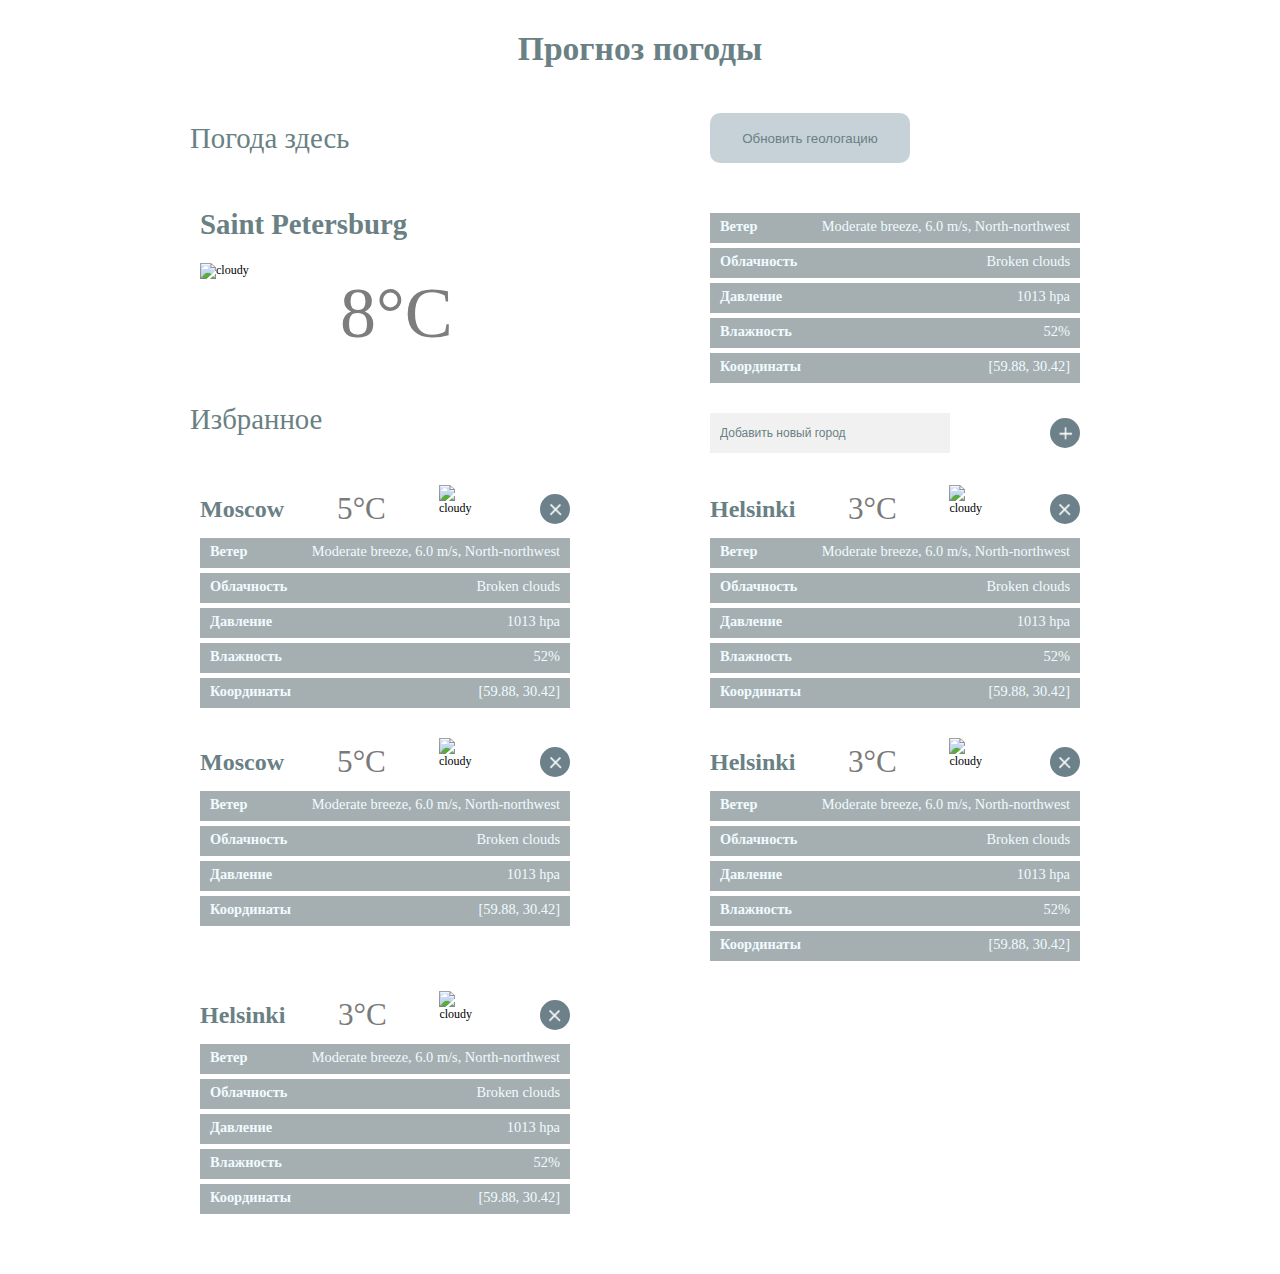
==== commit 74783a32: "deleted color header" ====
--- a/index.html
+++ b/index.html
@@ -27,11 +27,11 @@
         </div>
         <div class="current-city-li">
             <ul class="current-weather-data">
-                <li><b>Ветер</b> Moderate breeze, 6.0 m/s, North-northwest</li>
-                <li><b>Облачность</b> Broken clouds</li>
-                <li><b>Давление</b> 1013 hpa</li>
-                <li><b>Влажность</b> 52%</li>
-                <li><b>Координаты</b> [59.88, 30.42]</li>
+                <li><p><b>Ветер</b> Moderate breeze, 6.0 m/s, North-northwest</p></li>
+                <li><p><b>Облачность</b> Broken clouds</p></li>
+                <li><p><b>Давление</b> 1013 hpa</p></li>
+                <li><p><b>Влажность</b> 52%</p></li>
+                <li><p><b>Координаты</b> [59.88, 30.42]</p></li>
             </ul>
         </div>
     </div>
@@ -56,11 +56,11 @@
                 <button></button>
             </div>
             <ul class="weather-data">
-                <li><b>Ветер</b> Moderate breeze, 6.0 m/s, North-northwest</li>
-                <li><b>Облачность</b> Broken clouds</li>
-                <li><b>Давление</b> 1013 hpa</li>
-                <li><b>Влажность</b> 52%</li>
-                <li><b>Координаты</b> [59.88, 30.42]</li>
+                <li><p><b>Ветер</b> Moderate breeze, 6.0 m/s, North-northwest</p></li>
+                <li><p><b>Облачность</b> Broken clouds</p></li>
+                <li><p><b>Давление</b> 1013 hpa</p></li>
+                <li><p><b>Влажность</b> 52%</p></li>
+                <li><p><b>Координаты</b> [59.88, 30.42]</p></li>
             </ul>
         </li>
         <li>
@@ -71,11 +71,11 @@
                 <button></button>
             </div>
             <ul class="weather-data">
-                <li><b>Ветер</b> Moderate breeze, 6.0 m/s, North-northwest</li>
-                <li><b>Облачность</b> Broken clouds</li>
-                <li><b>Давление</b> 1013 hpa</li>
-                <li><b>Влажность</b> 52%</li>
-                <li><b>Координаты</b> [59.88, 30.42]</li>
+                <li><p><b>Ветер</b> Moderate breeze, 6.0 m/s, North-northwest</p></li>
+                <li><p><b>Облачность</b> Broken clouds</p></li>
+                <li><p><b>Давление</b> 1013 hpa</p></li>
+                <li><p><b>Влажность</b> 52%</p></li>
+                <li><p><b>Координаты</b> [59.88, 30.42]</p></li>
             </ul>
         </li>
         <li>
@@ -86,11 +86,10 @@
                 <button></button>
             </div>
             <ul class="weather-data">
-                <li><b>Ветер</b> Moderate breeze, 6.0 m/s, North-northwest</li>
-                <li><b>Облачность</b> Broken clouds</li>
-                <li><b>Давление</b> 1013 hpa</li>
-                <li><b>Влажность</b> 52%</li>
-                <li><b>Координаты</b> [59.88, 30.42]</li>
+                <li><p><b>Ветер</b> Moderate breeze, 6.0 m/s, North-northwest</p></li>
+                <li><p><b>Облачность</b> Broken clouds</p></li>
+                <li><p><b>Давление</b> 1013 hpa</p></li>
+                <li><p><b>Координаты</b> [59.88, 30.42]</p></li>
             </ul>
         </li>
         <li>
@@ -101,11 +100,11 @@
                 <button></button>
             </div>
             <ul class="weather-data">
-            <li><b>Ветер</b> Moderate breeze, 6.0 m/s, North-northwest</li>
-            <li><b>Облачность</b> Broken clouds</li>
-            <li><b>Давление</b> 1013 hpa</li>
-            <li><b>Влажность</b> 52%</li>
-            <li><b>Координаты</b> [59.88, 30.42]</li>
+            <li><p><b>Ветер</b> Moderate breeze, 6.0 m/s, North-northwest</p></li>
+            <li><p><b>Облачность</b> Broken clouds</p></li>
+            <li><p><b>Давление</b> 1013 hpa</p></li>
+            <li><p><b>Влажность</b> 52%</p></li>
+            <li><p><b>Координаты</b> [59.88, 30.42]</p></li>
         </ul>
         </li>
         <li>
@@ -116,18 +115,14 @@
                 <button></button>
             </div>
             <ul class="weather-data">
-                <li><b>Ветер</b> Moderate breeze, 6.0 m/s, North-northwest</li>
-                <li><b>Облачность</b> Broken clouds</li>
-                <li><b>Давление</b> 1013 hpa</li>
-                <li><b>Влажность</b> 52%</li>
-                <li><b>Координаты</b> [59.88, 30.42]</li>
+                <li><p><b>Ветер</b> Moderate breeze, 6.0 m/s, North-northwest</p></li>
+                <li><p><b>Облачность</b> Broken clouds</p></li>
+                <li><p><b>Давление</b> 1013 hpa</p></li>
+                <li><p><b>Влажность</b> 52%</p></li>
+                <li><p><b>Координаты</b> [59.88, 30.42]</p></li>
             </ul>
         </li>
     </ul>
 </main>
-
-<footer>
-
-</footer>
 </body>
 </html>--- a/css/main.css
+++ b/css/main.css
@@ -34,8 +34,7 @@
     justify-content: space-between;
     align-items: center;
     margin: 20px 0 20px 0;
-
-    /*border: 1px solid brown;*/
+    height: 100px;
 }
 
 main {
@@ -53,9 +52,6 @@
     color: #698084;
     font-weight: normal;
     width: 370px;
-    margin: 0 10px 0 10px;
-
-    /*border: 1px solid blue;*/
 }
 
 .current-city-h3{
@@ -104,7 +100,7 @@
     color: #F0FBFF;
     background-color: #A5AFB1;
     height: 20px;
-    margin: 5px 0 5px 0;
+    margin-top: 5px;
     padding: 5px 10px 5px 10px;
     vertical-align: center;
     text-align: right;
@@ -114,7 +110,6 @@
     font-size: 1.2rem;
     font-weight: bold;
     float: left;
-    margin-right: 30px;
 }
 
 .favorites-header {
@@ -127,10 +122,12 @@
 }
 
 .new-city {
-    text-align: right;
-    width: 370px;
-    margin: 0 10px 0 10px;
-
+    width: 370px;
+    margin: 10px 10px 1rem 10px;
+
+    display: flex;
+    justify-content: space-between;
+    align-items: center;
     /*border: 1px solid cornflowerblue;*/
 }
 
@@ -147,6 +144,7 @@
 }
 
 .favorites-header button{
+    float: right;
     width: 30px;
     height: 30px;
     background-color: #6C8189;
@@ -270,7 +268,7 @@
     background-color: #A5AFB1;
     font-size: 1.2rem;
     height: 20px;
-    margin: 5px 0 5px 0;
+    margin-top: 5px;
     padding: 5px 10px 5px 10px;
     vertical-align: center;
     text-align: right;
@@ -280,7 +278,6 @@
     font-weight: bold;
     float: left;
     font-size: 1.2rem;
-    margin-right: 30px;
 }
 
 .weather-data {
--- a/css/media-queries.css
+++ b/css/media-queries.css
@@ -1,5 +1,5 @@
 
-@media only screen and (min-width : 1160px) {
+@media (min-width : 1160px) {
     .current-weather-data li {
         font-size: 1.2rem;
     }
@@ -7,20 +7,16 @@
         font-size: 1.2rem;
     }
 }
-@media only screen and (max-width : 1160px) {
-    html, body{
-        width: 95%;
-        padding: 0;
-        margin-left: auto;
-        margin-right: auto;
-        /*width: 90%;*/
-
-        font-size: 42px;
-    }
-
-    h1 {
+
+@media (max-width : 1160px) {
+    header h1 {
+        text-align: left;
         font-size: 2.3rem;
     }
+
+    header div {
+        height: 3rem;
+    }
     h2 {
         width: 100%;
     }
@@ -42,9 +38,9 @@
     }
     .current-weather-data li {
         font-size: 1rem;
-        width: 100%;
-        height: 70px;
-        margin-bottom: 20px;
+        width: 95%;
+        height: 1.8rem;
+        margin-bottom: 1rem;
     }
     .current-weather-data li b{
         font-size: 1rem;
@@ -53,8 +49,8 @@
 
     .weather-data li{
         font-size: 1rem;
-        height: 70px;
-        margin-bottom: 20px;
+        height: 1.8rem;
+        margin-bottom: 1rem;
         vertical-align: middle;
     }
     .weather-data li b{
@@ -110,14 +106,9 @@
         height: 100px;
     }
 
-    header h1 {
-        width: 80%;
-    }
-
     .update-button span {
         display: none;
     }
-
 
     .update-button {
         background-image: url("../images/100.png");
@@ -125,8 +116,10 @@
         padding-top : 10px;
         padding-bottom : 10px;
         background-repeat : no-repeat;
-        width: 100px;
-        height: 100px;
+
+        background-size: 3rem 3rem;
+        width: 3rem;
+        height: 3rem;
     }
 
     .current-city img {
@@ -139,7 +132,89 @@
         height: 3rem;
     }
 
+    .city button {
+        width: 3rem;
+        height: 3rem;
+    }
+
     .current-city img {
         margin-right: 5rem;
     }
+
+    .favorites-header button {
+        width: 3rem;
+        height: 3rem;
+    }
+
+    .favorites-header input {
+        width: 80%;
+        height: 2rem;
+    }
+}
+
+@media (min-width : 1086px) and (max-width : 1160px) {
+    html, body{
+        width: 95%;
+        padding: 0;
+        margin-left: auto;
+        margin-right: auto;
+        font-size: 40px;
+    }
+}
+
+@media (min-width : 920px) and (max-width : 1087px) {
+    html, body{
+        width: 95%;
+        padding: 0;
+        margin-left: auto;
+        margin-right: auto;
+        font-size: 32px;
+    }
+}
+
+@media (min-width : 720px) and (max-width : 920px){
+    html, body{
+        width: 95%;
+        padding: 0;
+        margin-left: auto;
+        margin-right: auto;
+        /*width: 90%;*/
+
+        font-size: 27px;
+    }
+}
+
+@media (min-width : 550px) and (max-width : 720px){
+    html, body{
+        width: 95%;
+        padding: 0;
+        margin-left: auto;
+        margin-right: auto;
+        /*width: 90%;*/
+
+        font-size: 22px;
+    }
+}
+@media (min-width : 440px) and (max-width : 550px){
+    html, body{
+        width: 95%;
+        padding: 0;
+        margin-left: auto;
+        margin-right: auto;
+        /*width: 90%;*/
+
+        font-size: 18px;
+    }
+}
+
+@media (min-width : 320px) and (max-width : 440px){
+    html, body{
+        width: 95%;
+        padding: 0;
+        margin-left: auto;
+        margin-right: auto;
+        /*width: 90%;*/
+
+        font-size: 13px;
+    }
 }